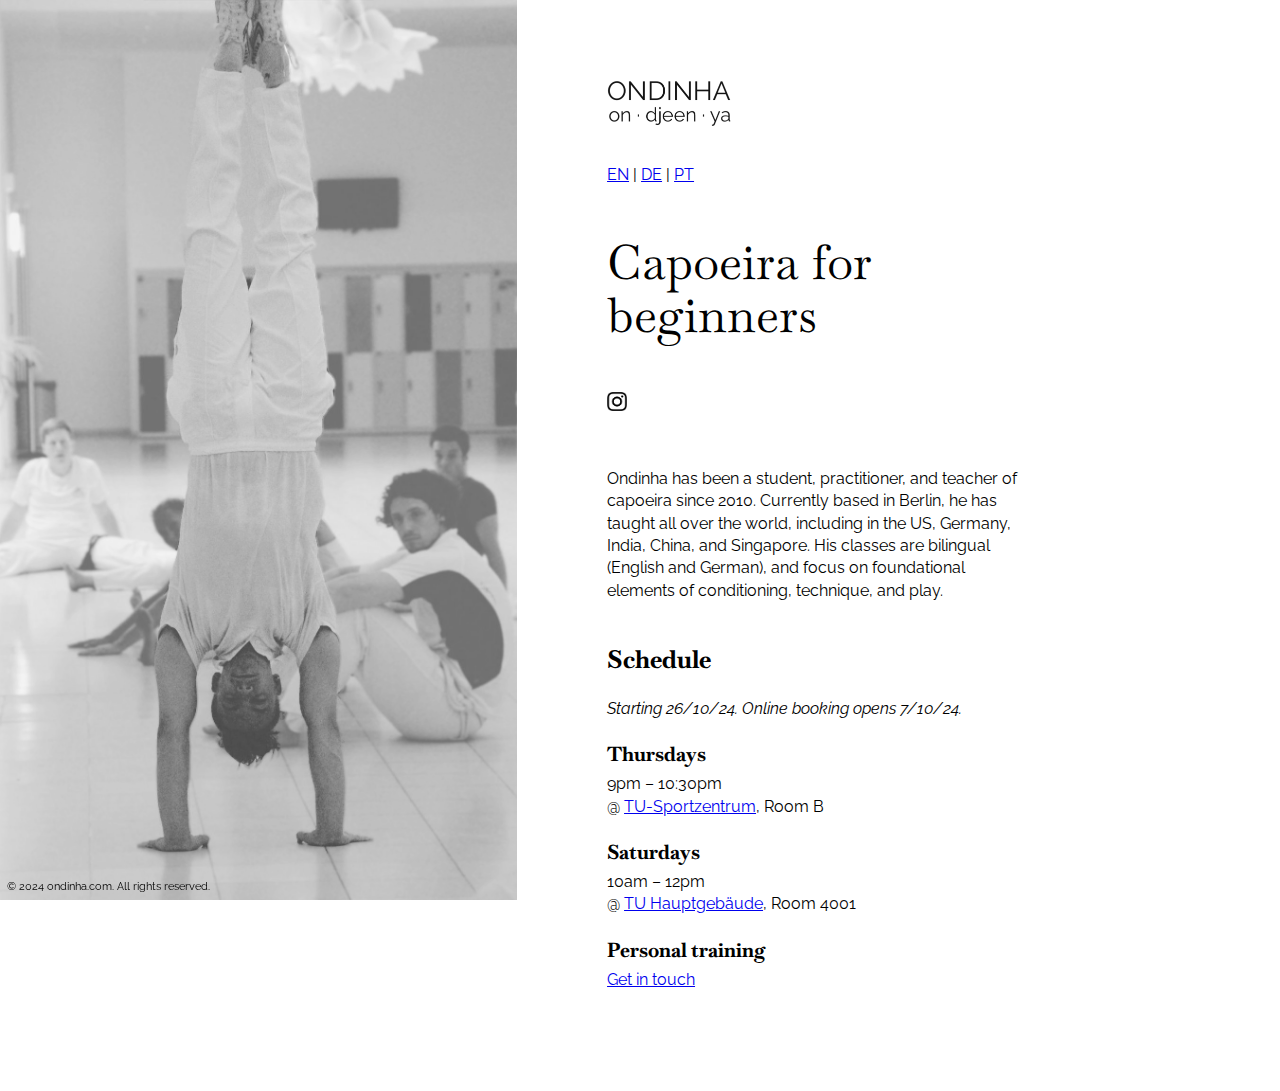
==== index.html @ 5890db98 "Add note about when classes start" ====
<!DOCTYPE html>
<html lang="en-US">
  <head>
    <title>Ondinha</title>
    <link rel="icon" type="image/x-icon" href="assets/favicon.ico" />
    <link rel="stylesheet" href="index.css" />
    <link rel="preconnect" href="https://fonts.googleapis.com" />
    <link rel="preconnect" href="https://fonts.gstatic.com" crossorigin />
    <link
      href="https://fonts.googleapis.com/css2?family=Baskervville:ital@0;1&display=swap"
      rel="stylesheet"
    />
    <link
      href="https://fonts.googleapis.com/css2?family=Raleway:ital,wght@0,100..900;1,100..900&display=swap"
      rel="stylesheet"
    />
    <meta name="viewport" content="width=device-width,initial-scale=1.0" />
    <meta charset="UTF-8" />
    <meta name="description" content="Capoeira for beginners in Berlin" />
    <meta name="keywords" content="Capoeira, Beginners, Berlin" />
  </head>

  <body>
    <main class="main-content">
      <img class="bananeira" src="assets/bananeira-bw.jpeg" />

      <article class="card">
        <div class="logo-lang">
          <a href="index.html"
            ><img class="logo" src="assets/ondinha-logo.png"
          /></a>
          <div class="lang-select">
            <a class="lang-option" href="index.html">EN</a> |
            <a class="lang-option" href="index.de.html">DE</a> |
            <a class="lang-option" href="index.pt.html">PT</a>
          </div>
        </div>
        <div class="text-content">
          <h1 class="title">Capoeira for beginners</h1>
          <a href="https://www.instagram.com/ondinha__/">
            <img class="instagram" src="assets/instagram.png" />
          </a>
          <p class="bio">
            Ondinha has been a student, practitioner, and teacher of capoeira
            since 2010. Currently based in Berlin, he has taught all over the
            world, including in the US, Germany, India, China, and Singapore.
            His classes are bilingual (English and German), and focus on
            foundational elements of conditioning, technique, and play.
          </p>
          <div class="schedule">
            <h2 class="schedule-title">Schedule</h2>
            <i>Starting 26/10/24. Online booking opens 7/10/24.</i>

            <div class="day">
              <h3 class="day-title">Thursdays</h3>
              9pm – 10:30pm<br />
              @
              <a href="https://maps.app.goo.gl/UzEyFRANqDx3kDDL9"
                >TU-Sportzentrum</a
              >, Room B
              <br />
            </div>

            <div class="day">
              <h3 class="day-title">Saturdays</h3>
              10am – 12pm<br />
              @
              <a href="https://maps.app.goo.gl/JmVeC3jQXdH8RizJ7"
                >TU Hauptgebäude</a
              >, Room 4001
              <br />
            </div>
            <div class="day">
              <h3 class="day-title">Personal training</h3>
              <a href="https://www.instagram.com/ondinha__/">Get in touch</a>
            </div>
          </div>
        </div>
      </article>
    </main>
    <footer class="footer">
      <p>© 2024 ondinha.com. All rights reserved.</p>
    </footer>
  </body>
</html>
---- index.css ----
* {
  box-sizing: border-box;
  font-family: "Raleway", sans-serif;
  line-height: 1.4;
}

body {
  margin: 0;
}

.main-content {
  display: flex;
  min-width: 350px;
  margin-bottom: 0px;
}

.bananeira {
  opacity: 0.8;
  height: 100vh;
}

.card {
  padding: 80px 60px 100px 60px;
  display: flex;
  flex-direction: column;
  justify-content: space-between;
  max-width: 600px;
  min-width: 500px;
}

.logo-lang {
  margin-left: 30px;
  margin-bottom: 50px;
}

.logo {
  width: 125px;
  margin-bottom: 30px;
}

.text-content {
  padding: 0px 30px;
  background-color: white;
}

.title {
  font-family: "Baskervville", serif;
  font-size: 3em;
  margin-top: 0px;
  margin-bottom: 50px;
  font-weight: 400;
  line-height: 1.1;
}

.instagram {
  margin-bottom: 50px;
  width: 20px;
}

.bio {
  margin-top: 0px;
  margin-bottom: 40px;
}

.schedule-title {
  font-family: "Baskervville", serif;
  font-size: 25px;
}

.day-title {
  font-family: "Baskervville", serif;
  font-size: 20px;
  margin-top: 20px;
  margin-bottom: 5px;
}

.footer {
  position: fixed;
  width: 100vw;
  bottom: 0;
  margin: 5px 7px;
  font-size: 0.7em;
}

.footer p {
  margin: 0px;
}

/* Mobile */
@media only screen and (max-width: 680px) {
  .main-content {
    width: 100vw;
    margin-bottom: 50px;
    justify-content: unset;
  }

  .bananeira {
    width: 100%;
    min-width: 350px;
    top: -425px;
    opacity: 0.6;
    position: absolute;
    z-index: -1;
    height: unset;
  }

  .card {
    padding: 30px 0px;
    width: 100%;
    max-width: none;
    min-width: 350px;
  }

  .text-content {
    padding: 40px 30px;
    background-color: white;
  }

  .title {
    font-size: 2.5em;
    margin-bottom: 30px;
  }

  .instagram {
    margin-bottom: 30px;
  }

  .bio {
    margin-bottom: 30px;
  }

  .footer {
    margin: 30px;
    position: relative;
  }
}
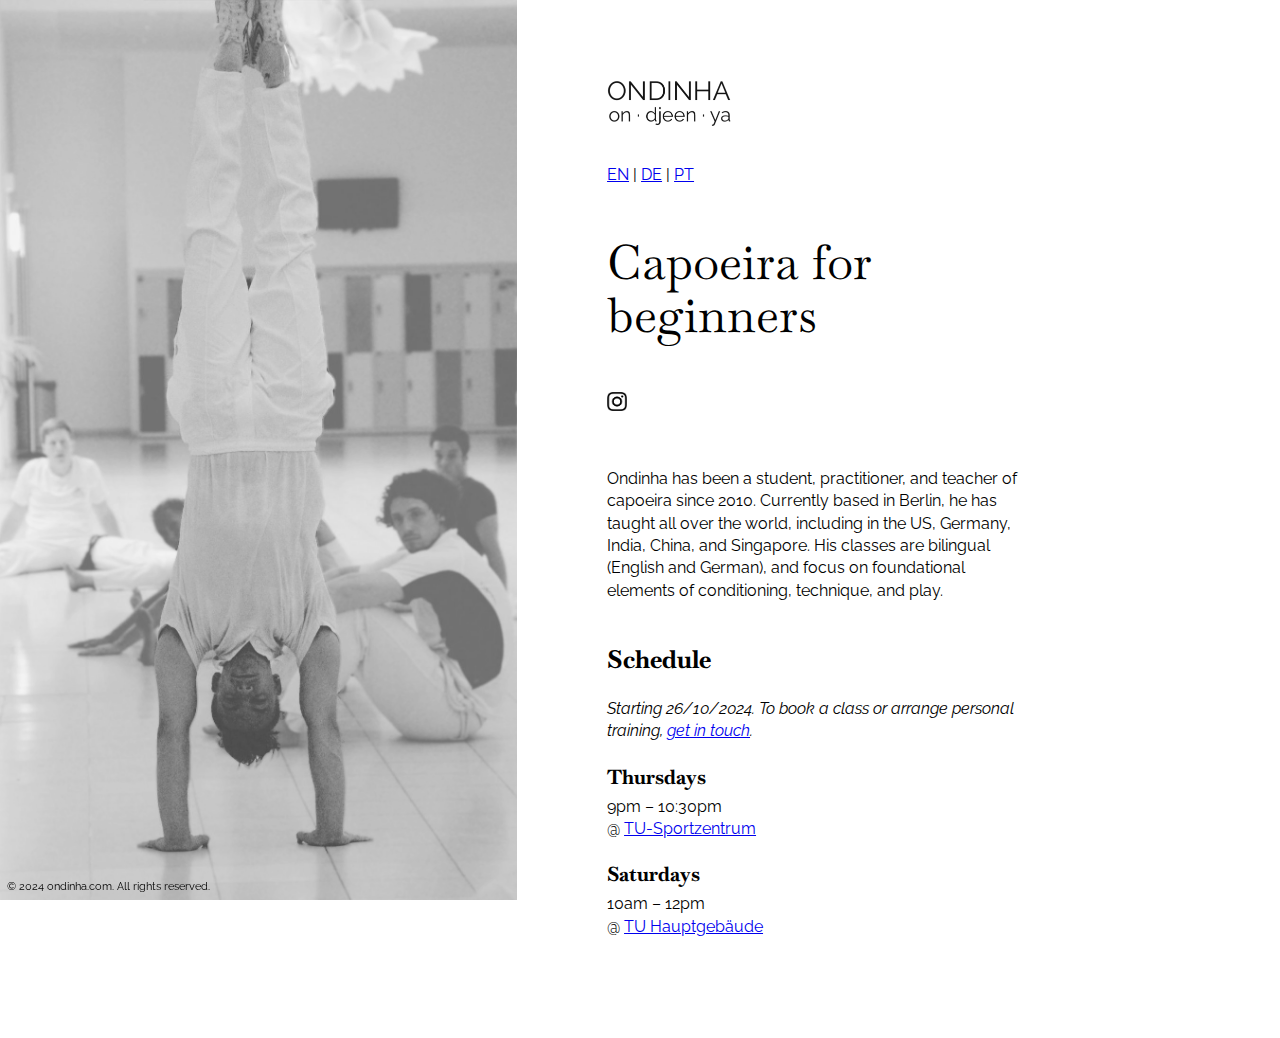
==== commit cdc392fc: "Get in touch for booking info" ====
--- a/index.html
+++ b/index.html
@@ -49,7 +49,11 @@
           </p>
           <div class="schedule">
             <h2 class="schedule-title">Schedule</h2>
-            <i>Starting 26/10/24. Online booking opens 7/10/24.</i>
+
+            <i>
+              Starting 26/10/2024. To book a class or arrange personal training,
+              <a href="https://www.instagram.com/ondinha__/">get in touch</a>.
+            </i>
 
             <div class="day">
               <h3 class="day-title">Thursdays</h3>
@@ -57,7 +61,7 @@
               @
               <a href="https://maps.app.goo.gl/UzEyFRANqDx3kDDL9"
                 >TU-Sportzentrum</a
-              >, Room B
+              >
               <br />
             </div>
 
@@ -67,12 +71,8 @@
               @
               <a href="https://maps.app.goo.gl/JmVeC3jQXdH8RizJ7"
                 >TU Hauptgebäude</a
-              >, Room 4001
+              >
               <br />
-            </div>
-            <div class="day">
-              <h3 class="day-title">Personal training</h3>
-              <a href="https://www.instagram.com/ondinha__/">Get in touch</a>
             </div>
           </div>
         </div>
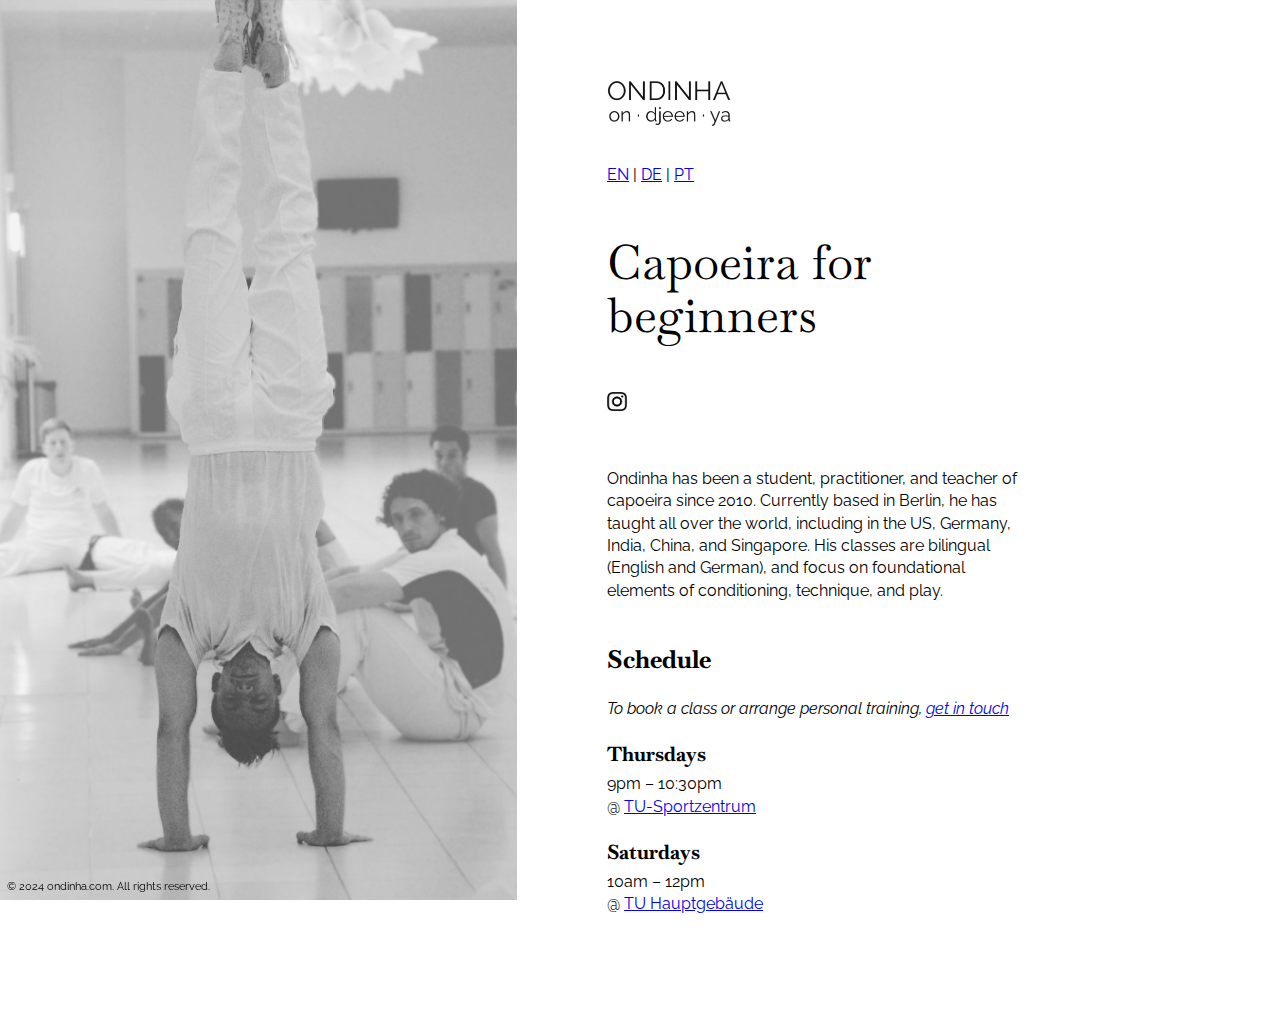
==== commit 77c2e77d: "Remove start date" ====
--- a/index.html
+++ b/index.html
@@ -51,8 +51,8 @@
             <h2 class="schedule-title">Schedule</h2>
 
             <i>
-              Starting 26/10/2024. To book a class or arrange personal training,
-              <a href="https://www.instagram.com/ondinha__/">get in touch</a>.
+              To book a class or arrange personal training,
+              <a href="https://www.instagram.com/ondinha__/">get in touch</a>
             </i>
 
             <div class="day">
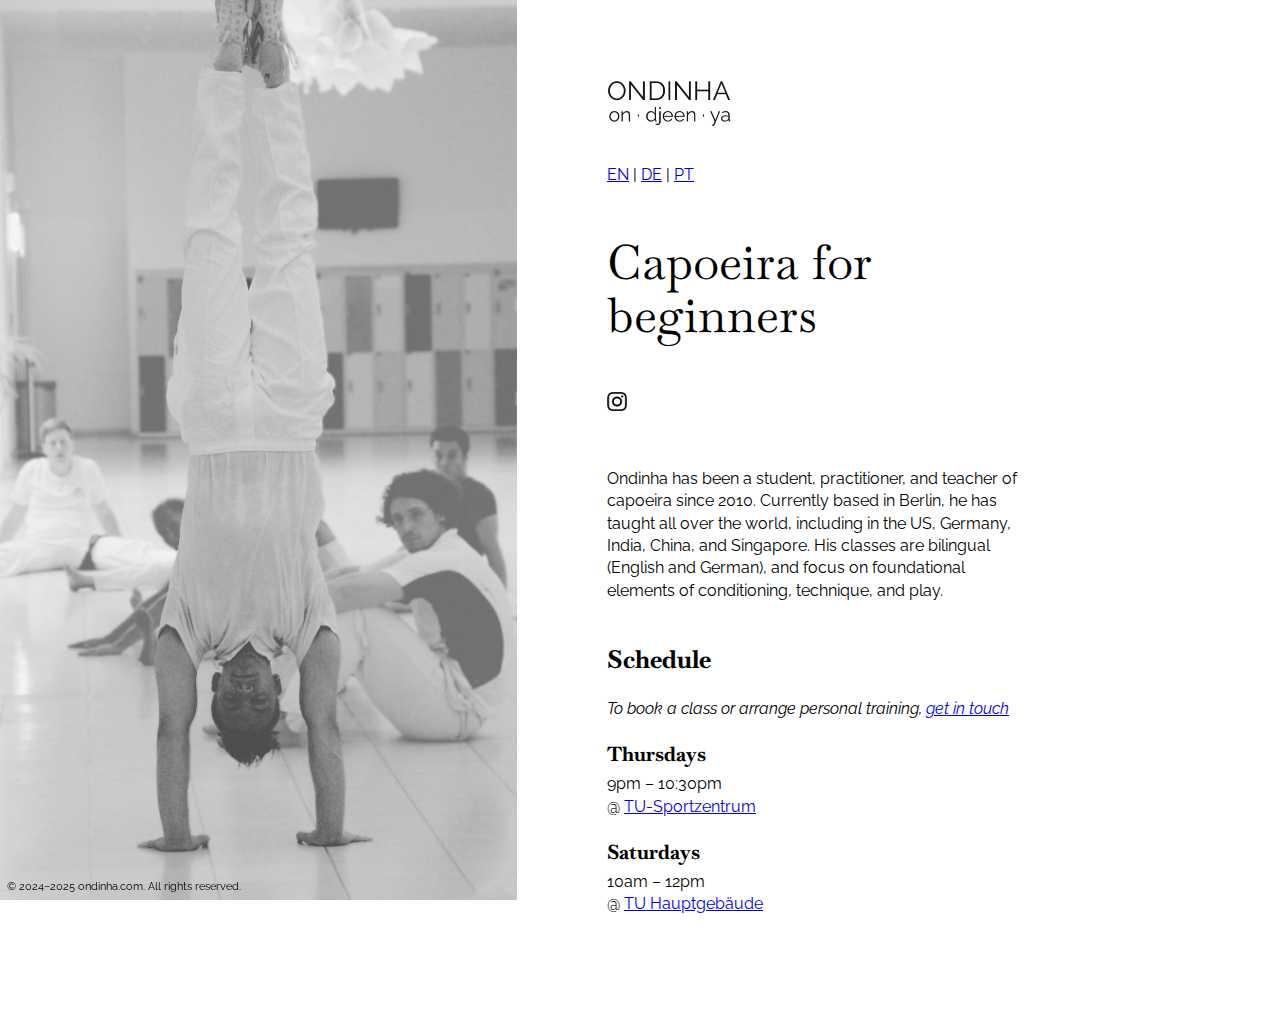
==== commit e5c09799: "Update copyright date" ====
--- a/index.html
+++ b/index.html
@@ -79,7 +79,7 @@
       </article>
     </main>
     <footer class="footer">
-      <p>© 2024 ondinha.com. All rights reserved.</p>
+      <p>© 2024–2025 ondinha.com. All rights reserved.</p>
     </footer>
   </body>
 </html>
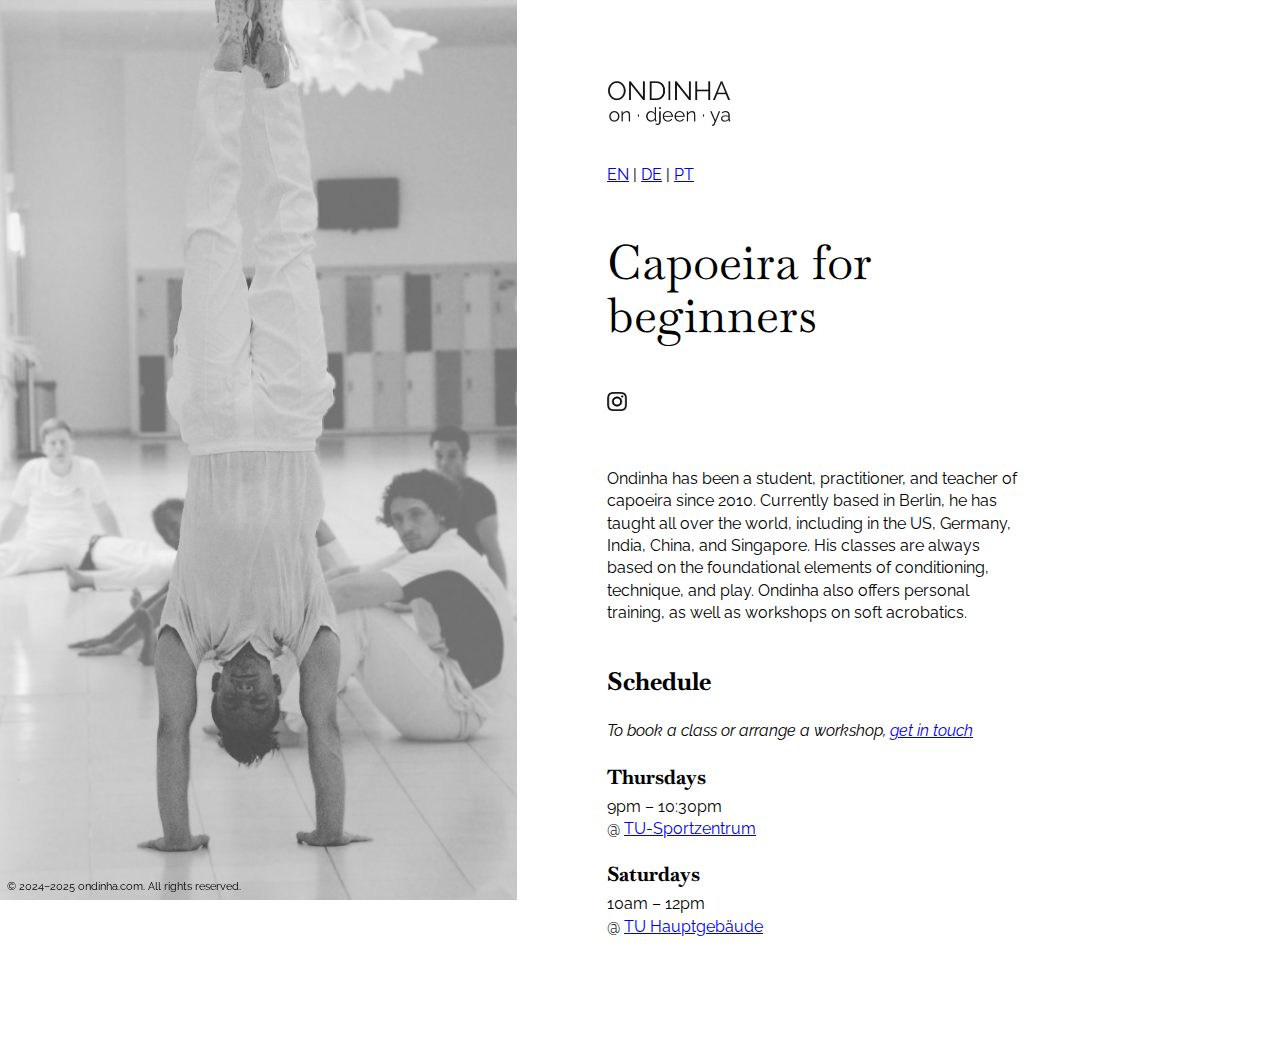
==== commit ed69e89d: "Add workshop info" ====
--- a/index.html
+++ b/index.html
@@ -44,14 +44,15 @@
             Ondinha has been a student, practitioner, and teacher of capoeira
             since 2010. Currently based in Berlin, he has taught all over the
             world, including in the US, Germany, India, China, and Singapore.
-            His classes are bilingual (English and German), and focus on
-            foundational elements of conditioning, technique, and play.
+            His classes are always based on the foundational elements of
+            conditioning, technique, and play. Ondinha also offers personal
+            training, as well as workshops on soft acrobatics.
           </p>
           <div class="schedule">
             <h2 class="schedule-title">Schedule</h2>
 
             <i>
-              To book a class or arrange personal training,
+              To book a class or arrange a workshop,
               <a href="https://www.instagram.com/ondinha__/">get in touch</a>
             </i>
 
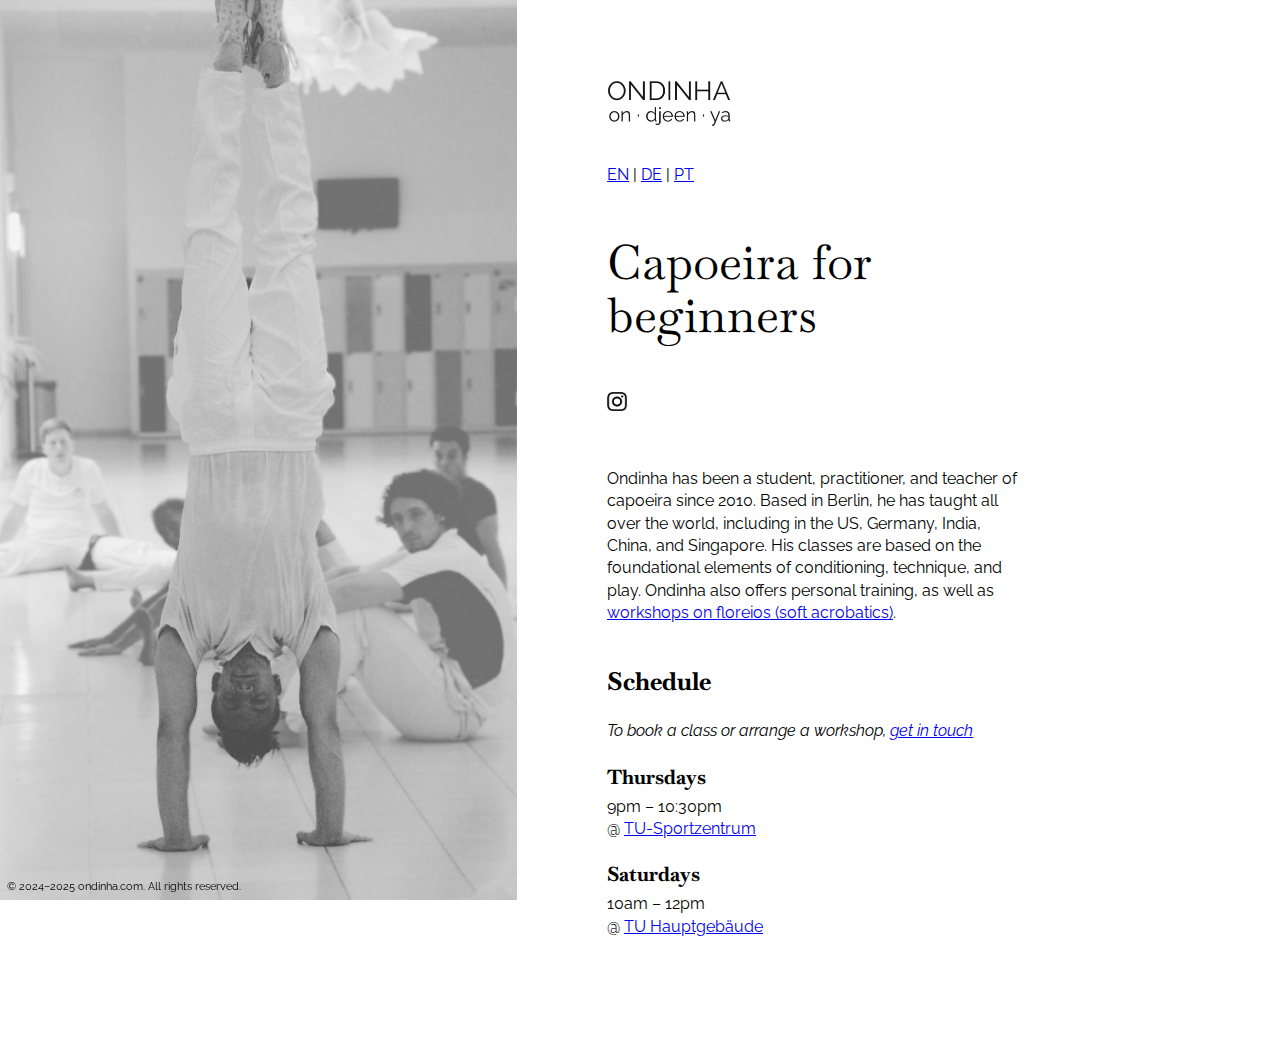
==== commit b46919ee: "Add floreio workshop video link" ====
--- a/index.html
+++ b/index.html
@@ -42,11 +42,14 @@
           </a>
           <p class="bio">
             Ondinha has been a student, practitioner, and teacher of capoeira
-            since 2010. Currently based in Berlin, he has taught all over the
-            world, including in the US, Germany, India, China, and Singapore.
-            His classes are always based on the foundational elements of
-            conditioning, technique, and play. Ondinha also offers personal
-            training, as well as workshops on soft acrobatics.
+            since 2010. Based in Berlin, he has taught all over the world,
+            including in the US, Germany, India, China, and Singapore. His
+            classes are based on the foundational elements of conditioning,
+            technique, and play. Ondinha also offers personal training, as well
+            as
+            <a target="_blank" href="https://youtu.be/SNNo97eVuwc"
+              >workshops on floreios (soft acrobatics)</a
+            >.
           </p>
           <div class="schedule">
             <h2 class="schedule-title">Schedule</h2>
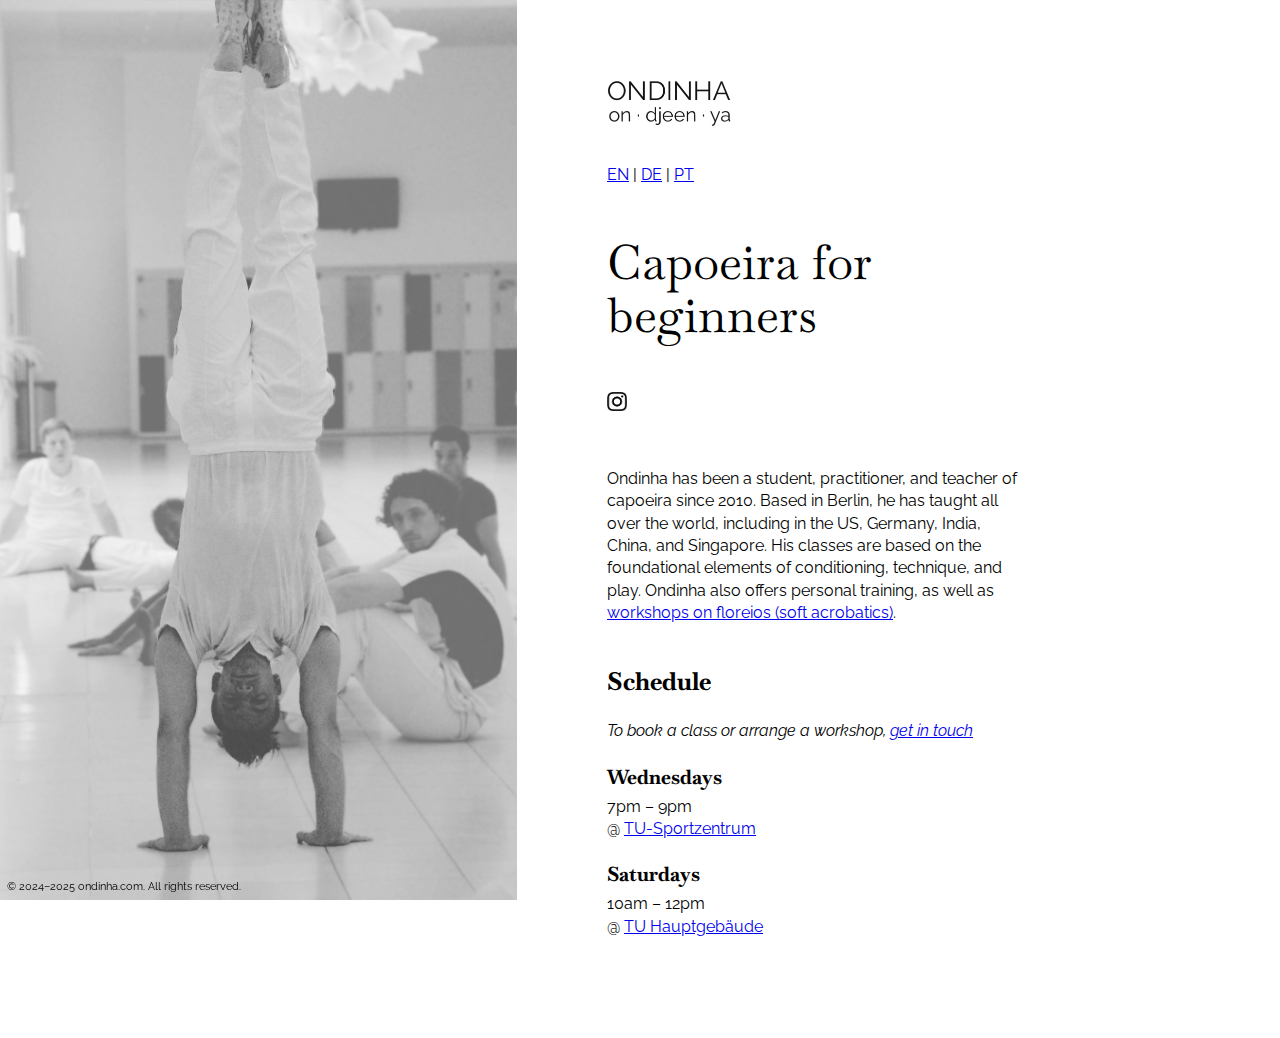
==== commit ecc9940d: "Update to new Wednesday class" ====
--- a/index.html
+++ b/index.html
@@ -60,8 +60,8 @@
             </i>
 
             <div class="day">
-              <h3 class="day-title">Thursdays</h3>
-              9pm – 10:30pm<br />
+              <h3 class="day-title">Wednesdays</h3>
+              7pm – 9pm<br />
               @
               <a href="https://maps.app.goo.gl/UzEyFRANqDx3kDDL9"
                 >TU-Sportzentrum</a
